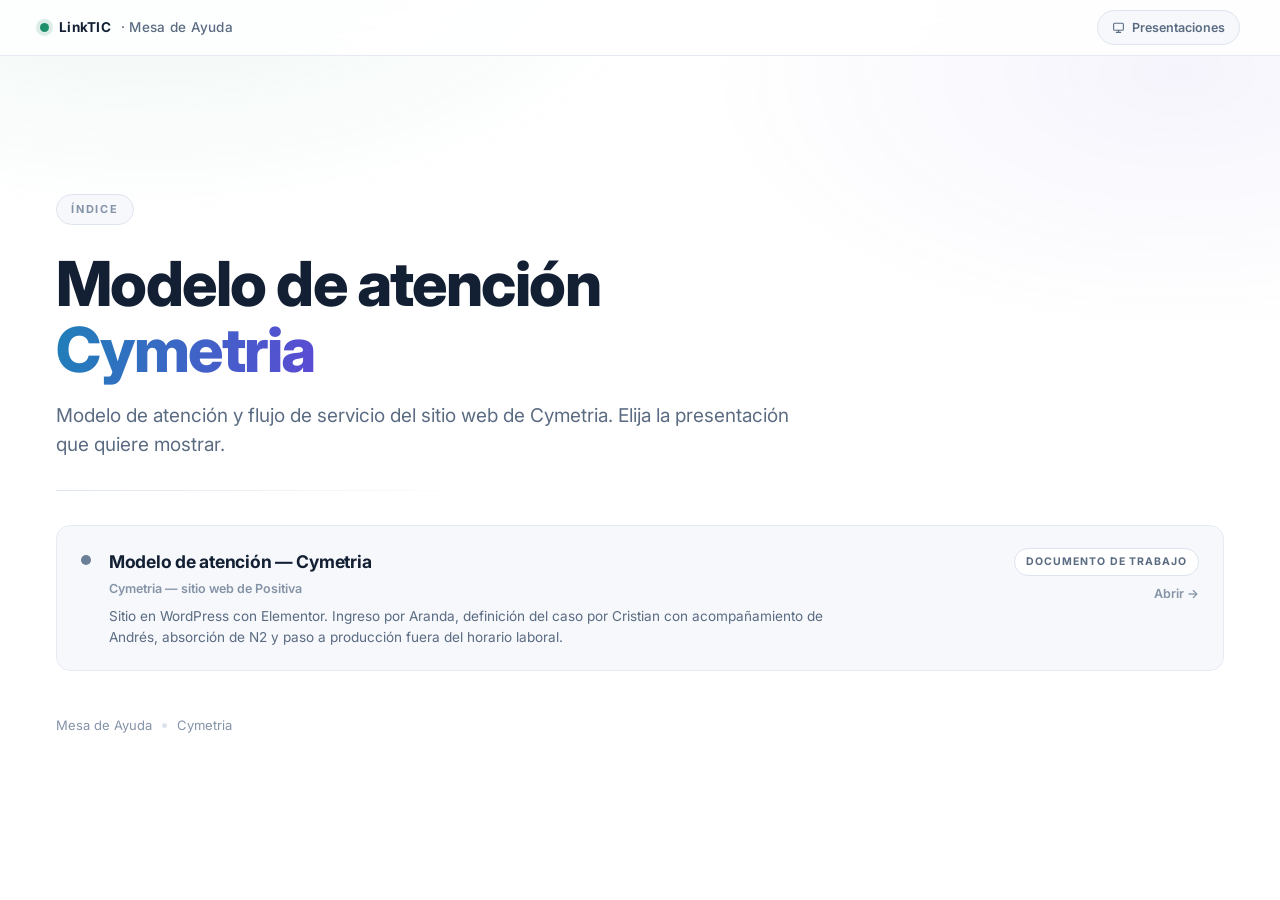
==== sites/cymetria/index.html @ 859e5ebe "DIVISION" ====
<!DOCTYPE html>
<html lang="es">
<head>
<meta charset="utf-8"/>
<meta name="viewport" content="width=device-width, initial-scale=1"/>
<title>Presentaciones — Cymetria</title>
<meta name="description" content="Modelo de atención de la Mesa de Ayuda para el sitio web de Cymetria."/>
<meta name="theme-color" content="#ffffff"/>
<meta property="og:title" content="Presentaciones — Cymetria"/>
<meta property="og:description" content="Modelo de atención de la Mesa de Ayuda para el sitio web de Cymetria."/>
<meta property="og:type" content="website"/>
<link rel="preconnect" href="https://fonts.googleapis.com"/>
<link rel="preconnect" href="https://fonts.gstatic.com" crossorigin/>
<link href="https://fonts.googleapis.com/css2?family=Inter:wght@400;500;600;700;800&display=swap" rel="stylesheet"/>
<link rel="stylesheet" href="assets/core.css"/>
</head>
<body data-base="" data-deck="" data-brand="neutral">
<div class="wrap">

<header class="topbar">
  <div class="brand"><i></i> LinkTIC <span>· Mesa de Ayuda</span></div>
  <div class="spacer"></div>
  <div class="picker" id="picker"></div>
  <div class="progress" id="progress"></div>
</header>

<main class="hub">
  <div class="inner">
    <span class="eyebrow reveal">Índice</span>
    <h1 class="reveal">Modelo de atención<br/><span class="accent">Cymetria</span></h1>
    <p class="lede reveal">Modelo de atención y flujo de servicio del sitio web de Cymetria. Elija la presentación que quiere mostrar.</p>
    <div class="rule reveal"></div>
    <ul class="deck-list" id="deck-list"></ul>
    <div class="signoff reveal"><span>Mesa de Ayuda</span><i></i><span>Cymetria</span></div>
  </div>
</main>

</div>
<script src="assets/decks.js"></script>
<script src="assets/core.js"></script>
</body>
</html>
---- sites/cymetria/assets/core.css ----
@import url('https://fonts.googleapis.com/css2?family=Poppins:wght@400;500;600;700&display=swap');
/* ==================================================================
   CORE — estilos compartidos por todas las presentaciones
   ================================================================== */
:root{
  --bg:#ffffff;
  --bg-2:#f8fafc;
  --surface:#f6f8fb;
  --surface-2:#eef2f8;
  --border:#dde4ee;
  --border-soft:#e6ebf3;
  --text:#1b2433;
  --muted:#516276;
  --dim:#8593a7;
  --violet:#2709CD;
  --blue:#3F8CF5;
  /* marca LinkTIC */
  --brand-cyan:#02E0FF;
  --brand-azul:#0096FF;
  --brand-grad:linear-gradient(90deg,#02E0FF 0%,#0096FF 55%,#2709CD 100%);
  --font-marca:Poppins,Inter,'Segoe UI',Arial,sans-serif;
  --teal:#1f8f6b;
  --amber:#c9821a;
  --red:#b02525;
  --steel:#6c7f96;
  --maxw:1180px;
  --ease:cubic-bezier(.22,.61,.36,1);
}
*{box-sizing:border-box}
html{scroll-behavior:smooth}
body{
  margin:0; background:var(--bg); color:var(--text);
  font-family:Inter,'Segoe UI',system-ui,-apple-system,Arial,sans-serif;
  -webkit-font-smoothing:antialiased; line-height:1.55;
}
body::before{
  content:""; position:fixed; inset:0; pointer-events:none; z-index:0;
  background:
    radial-gradient(900px 480px at 12% -8%, rgba(0,150,255,.08), transparent 60%),
    radial-gradient(760px 420px at 92% 8%, rgba(39,9,205,.05), transparent 62%);
}
.wrap{position:relative; z-index:1}

/* ---------- barra superior ---------- */
.topbar{
  position:fixed; top:0; left:0; right:0; z-index:50; height:56px;
  display:flex; align-items:center; gap:14px;
  padding:0 clamp(16px,4vw,40px);
  background:rgba(255,255,255,.82); backdrop-filter:blur(12px);
  border-bottom:1px solid var(--border-soft);
}
.brand{display:flex; align-items:center; gap:10px; font-weight:700; font-size:13.5px; letter-spacing:.02em}
.brand i{width:9px;height:9px;border-radius:50%;background:var(--teal);display:block;box-shadow:0 0 0 4px rgba(31,143,107,.15)}
.brand span{color:var(--muted); font-weight:500}
.topbar .spacer{flex:1}
.progress{position:absolute; left:0; bottom:-1px; height:2px; width:0%; background:linear-gradient(90deg,var(--violet),var(--blue),var(--teal)); transition:width .25s var(--ease)}
.tbtn{
  border:1px solid var(--border); background:var(--surface); color:var(--muted);
  font:inherit; font-size:12.5px; font-weight:600; padding:7px 14px; border-radius:999px; cursor:pointer;
  transition:.2s var(--ease); display:inline-flex; align-items:center; gap:7px; text-decoration:none;
}
.tbtn:hover{color:var(--text); border-color:var(--steel); background:var(--surface-2)}
.tbtn svg{width:13px;height:13px}

/* ---------- selector de presentación ---------- */
.picker{position:relative}
.picker-menu{
  position:absolute; right:0; top:calc(100% + 9px); min-width:310px; z-index:60;
  background:#fff; border:1px solid var(--border); border-radius:13px;
  box-shadow:0 18px 44px rgba(19,31,51,.14); padding:7px;
  opacity:0; visibility:hidden; transform:translateY(-6px); transition:.2s var(--ease);
}
.picker.open .picker-menu{opacity:1; visibility:visible; transform:none}
.picker-menu .head{
  font-size:10.5px; font-weight:700; letter-spacing:.14em; text-transform:uppercase;
  color:var(--dim); padding:8px 11px 6px;
}
.picker-item{
  display:flex; gap:10px; align-items:flex-start; padding:10px 11px; border-radius:9px;
  text-decoration:none; color:var(--text); transition:.18s var(--ease);
}
.picker-item:hover{background:var(--surface)}
.picker-item.current{background:var(--surface-2)}
.picker-item i{width:8px;height:8px;border-radius:50%;flex:none;margin-top:6px;background:var(--steel)}
.picker-item.tone-teal i{background:var(--teal)}
.picker-item.tone-violet i{background:var(--violet)}
.picker-item.tone-blue i{background:var(--blue)}
.picker-item b{display:block; font-size:13px; font-weight:650; letter-spacing:-.01em}
.picker-item em{display:block; font-style:normal; font-size:11.5px; color:var(--muted); margin-top:1px}

/* ---------- navegación lateral ---------- */
.sidenav{
  position:fixed; right:22px; top:50%; transform:translateY(-50%); z-index:40;
  display:flex; flex-direction:column; gap:18px; align-items:flex-end;
}
.dot{
  background:none; border:0; padding:0; cursor:pointer; position:relative;
  width:8px; height:8px; color:var(--dim);
}
.dot span{width:8px;height:8px;border-radius:50%;background:var(--border); transition:.25s var(--ease); display:block}
.dot em{
  font-style:normal; font-size:11.5px; font-weight:600; letter-spacing:.02em; white-space:nowrap;
  position:absolute; right:18px; top:50%;
  opacity:0; transform:translateY(-50%) translateX(6px); transition:.25s var(--ease);
}
.dot:hover em{opacity:1; transform:translateY(-50%)}
.dot:hover span{background:var(--steel)}
.dot.active span{background:var(--teal); box-shadow:0 0 0 4px rgba(31,143,107,.15)}
.dot.active em{opacity:1; transform:translateY(-50%); color:var(--text)}

/* ---------- slides ---------- */
.slide{
  min-height:100vh; display:flex; align-items:center;
  padding:96px clamp(20px,5vw,56px) 72px;
  border-bottom:1px solid var(--border-soft);
}
.inner{width:100%; max-width:var(--maxw); margin:0 auto}
.slide--wide .inner{max-width:1420px}

.eyebrow{
  display:inline-flex; align-items:center; gap:8px;
  font-size:11px; font-weight:700; letter-spacing:.16em; text-transform:uppercase;
  color:var(--dim); border:1px solid var(--border); background:var(--surface);
  padding:6px 14px; border-radius:999px; margin-bottom:26px;
}
h1{
  font-size:clamp(34px,5.6vw,62px); line-height:1.06; margin:0 0 18px;
  font-weight:800; letter-spacing:-.025em;
}
h1 .accent{
  background:linear-gradient(100deg,var(--blue),var(--violet));
  -webkit-background-clip:text; background-clip:text; -webkit-text-fill-color:transparent;
}
h2{
  font-size:clamp(24px,3.2vw,38px); line-height:1.15; margin:0 0 12px;
  font-weight:700; letter-spacing:-.02em;
}
.sub{color:var(--muted); font-size:clamp(14px,1.5vw,17px); max-width:70ch; margin:0}
.lede{color:var(--muted); font-size:clamp(15px,1.7vw,19px); max-width:62ch; margin:0 0 30px}
.rule{height:1px; background:linear-gradient(90deg,var(--border),transparent); margin:30px 0; max-width:420px}
.section-head{margin-bottom:38px}

/* ---------- filas ---------- */
.rows{list-style:none; padding:0; margin:0; display:grid; gap:2px}
.row{
  display:flex; gap:20px; align-items:flex-start;
  padding:20px 22px; background:var(--surface); border:1px solid var(--border-soft);
  border-radius:12px; transition:.28s var(--ease);
}
.row:hover{background:#fff; border-color:var(--border); transform:translateX(4px); box-shadow:0 6px 18px rgba(19,31,51,.07)}
.row-ico{
  flex:none; width:44px; height:44px; border-radius:11px; display:grid; place-items:center;
  border:1px solid var(--border);
}
.row-ico svg{width:21px;height:21px}
.row-body h3{margin:2px 0 5px; font-size:16px; font-weight:700; letter-spacing:-.01em}
.row-body p{margin:0; color:var(--muted); font-size:13.8px; max-width:88ch}

.tone-violet{color:var(--violet); background:rgba(91,75,212,.09)}
.tone-blue{color:var(--blue); background:rgba(31,127,184,.09)}
.tone-teal{color:var(--teal); background:rgba(31,143,107,.09)}
.tone-steel{color:var(--steel); background:rgba(108,127,150,.10)}
.tone-amber{color:var(--amber); background:rgba(201,130,26,.10)}
.tone-red{color:var(--red); background:rgba(176,37,37,.09)}

/* ---------- tarjetas ---------- */
.grid{display:grid; grid-template-columns:repeat(auto-fit,minmax(270px,1fr)); gap:18px}
.card{
  position:relative; padding:26px 24px 24px; border-radius:14px;
  background:var(--surface); border:1px solid var(--border-soft); color:var(--text);
  transition:.3s var(--ease);
}
.card:hover{transform:translateY(-4px); border-color:var(--border); background:#fff; box-shadow:0 8px 24px rgba(19,31,51,.08)}
.card-ico{
  width:46px;height:46px;border-radius:12px;display:grid;place-items:center;margin-bottom:16px;
  border:1px solid var(--border);
}
.card-ico svg{width:22px;height:22px}
.card.tone-violet .card-ico{color:var(--violet); background:rgba(91,75,212,.09)}
.card.tone-blue   .card-ico{color:var(--blue);   background:rgba(31,127,184,.09)}
.card.tone-teal   .card-ico{color:var(--teal);   background:rgba(31,143,107,.09)}
.card.tone-steel  .card-ico{color:var(--steel);  background:rgba(108,127,150,.10)}
.card.tone-amber  .card-ico{color:var(--amber);  background:rgba(201,130,26,.10)}
.card.tone-red    .card-ico{color:var(--red);    background:rgba(176,37,37,.09)}
.card{color:var(--text)}
.card h3{margin:0 0 9px; font-size:17px; font-weight:700; letter-spacing:-.01em}
.card p{margin:0; color:var(--muted); font-size:13.6px}
.card ul{margin:10px 0 0; padding-left:17px; color:var(--muted); font-size:13.2px}
.card ul li{margin:4px 0}
.card .kicker{
  display:inline-block; font-size:10.5px; font-weight:700; letter-spacing:.12em;
  text-transform:uppercase; color:var(--dim); margin-bottom:9px;
}

/* ---------- diagrama ---------- */
.figure{
  background:var(--bg-2); border:1px solid var(--border-soft); border-radius:16px;
  padding:10px; overflow:hidden;
}
.diagram{width:100%; height:auto; display:block; border-radius:10px; max-height:72vh}
.figcap{margin:14px 2px 0; color:var(--dim); font-size:12.5px}
.scroll-hint{display:none}

/* ==================================================================
   DIAGRAMA INTERACTIVO
   Los nodos son HTML posicionado sobre una rejilla de 1400 unidades;
   las conexiones van en una capa SVG con el mismo sistema de
   coordenadas. Todo escala junto con el contenedor (unidades cq).
   ================================================================== */
.flow{margin-top:4px}

/* ---------- controles ---------- */
.flow-controls{display:flex; flex-wrap:wrap; gap:9px; align-items:center; margin-bottom:16px}
.flow-controls .ctl-label{
  font-size:10.5px; font-weight:700; letter-spacing:.14em; text-transform:uppercase;
  color:var(--dim); margin-right:3px;
}
.flow-controls .ctl-sep{width:1px; height:20px; background:var(--border); margin:0 5px}
.fchip{
  border:1px solid var(--border); background:#fff; color:var(--muted);
  font:inherit; font-size:12.5px; font-weight:600; padding:7px 14px; border-radius:999px;
  cursor:pointer; transition:.2s var(--ease); display:inline-flex; align-items:center; gap:8px;
}
.fchip:hover{border-color:var(--steel); color:var(--text)}
.fchip i{width:8px; height:8px; border-radius:50%; background:currentColor; opacity:.4; flex:none}
.fchip[aria-pressed="true"]{background:var(--text); border-color:var(--text); color:#fff}
.fchip[aria-pressed="true"] i{opacity:1}
.fchip.t-blue[aria-pressed="true"]{background:var(--blue); border-color:var(--blue)}
.fchip.t-red[aria-pressed="true"]{background:var(--red); border-color:var(--red)}
.fchip.t-violet[aria-pressed="true"]{background:var(--violet); border-color:var(--violet)}
.fchip.t-amber[aria-pressed="true"]{background:var(--amber); border-color:var(--amber)}
.fchip.t-teal[aria-pressed="true"]{background:var(--teal); border-color:var(--teal)}
.fchip.is-off{opacity:.55; text-decoration:line-through}

/* ---------- lienzo ---------- */
.flow-stage{
  background:var(--bg-2); border:1px solid var(--border-soft); border-radius:16px;
  padding:16px; overflow:hidden;
}
.flowbox{
  position:relative; width:100%; aspect-ratio:1400/620;
  container-type:inline-size;
  /* --grid: ancho de la rejilla en unidades; debe coincidir con el viewBox
     del SVG de conexiones. Se sobreescribe por diagrama cuando no es 1400. */
  --grid:1400;
  --u:calc(100cqw / var(--grid));
}
.flow-edges{position:absolute; inset:0; width:100%; height:100%; pointer-events:none; overflow:visible}

/* ---------- nodos ---------- */
.fnode,.fbox{
  position:absolute; margin:0; text-align:left;
  left:calc(var(--x) * var(--u)); top:calc(var(--y) * var(--u));
  width:calc(var(--w) * var(--u)); height:calc(var(--h) * var(--u));
  border-radius:calc(8 * var(--u)); border:calc(1.8 * var(--u)) solid var(--border);
  background:#fff; color:var(--text); font:inherit;
  padding:calc(10 * var(--u)) calc(11 * var(--u));
  display:flex; flex-direction:column; justify-content:center; gap:calc(4 * var(--u));
  transition:opacity .3s var(--ease), transform .2s var(--ease), box-shadow .2s var(--ease), filter .3s var(--ease);
}
.fnode{cursor:pointer; -webkit-appearance:none; appearance:none}
.fnode:hover{transform:translateY(calc(-2 * var(--u))); box-shadow:0 calc(6 * var(--u)) calc(16 * var(--u)) rgba(19,31,51,.14)}
.fnode:focus-visible{outline:calc(2.5 * var(--u)) solid var(--violet); outline-offset:calc(2 * var(--u))}
.fnode b,.fbox b{font-size:calc(15 * var(--u)); font-weight:700; letter-spacing:-.01em; line-height:1.15}
.fnode span,.fbox span{font-size:calc(10.5 * var(--u)); color:var(--muted); line-height:1.28; display:block}
.fnode em,.fbox em{
  font-style:normal; font-size:calc(8.5 * var(--u)); font-weight:700; letter-spacing:.1em;
  text-transform:uppercase; color:var(--dim);
}
.fnode.is-center,.fbox.is-center{text-align:center; align-items:center}

.n-blue{background:#eef4fc; border-color:var(--blue)}
.n-blue b{color:#14213d}
.n-red{background:#fdeeee; border-color:var(--red)}
.n-amber{background:#fff8ee; border-color:#e08a1e}
.n-green{background:#eef8ee; border-color:#4a8f3c}
.n-green b{color:#1c4a1c}
.n-violet{background:#f7f2fe; border-color:#7b3fbf; border-style:dashed}
.n-violet em{color:#7b3fbf}
.n-teal{background:#e9f6f1; border-color:var(--teal)}
.n-teal b{color:#14513e}
.n-gray{background:#fbfcfe; border-color:#c9d2df}
.n-plain{background:#fff; border-color:#c9d2df}
.n-purple{background:#f3effd; border-color:var(--violet)}
.n-purple b{color:#2e2472}
.n-purple em{color:#5b4bd4}
.n-pill{border-radius:calc(50 * var(--u))}
.n-round{border-radius:50%; text-align:center; align-items:center}
.fbadge{
  display:inline-flex; align-self:flex-start; align-items:center;
  margin-top:calc(7 * var(--u)); padding:calc(4 * var(--u)) calc(10 * var(--u));
  border-radius:calc(20 * var(--u)); background:rgba(201,130,26,.14); color:#8a5a12;
  font-size:calc(9 * var(--u)); font-weight:700; line-height:1.25; text-align:left;
}
.fbadge.is-ans{background:rgba(31,143,107,.15); color:#15795a}

/* estado */
.fnode.is-active{box-shadow:0 0 0 calc(3 * var(--u)) rgba(91,75,212,.28); transform:translateY(calc(-2 * var(--u)))}
.is-dim{opacity:.15; filter:grayscale(1)}
.fnode.is-dim{pointer-events:none}

/* ---------- grupos ---------- */
.fgroup{
  position:absolute;
  left:calc(var(--x) * var(--u)); top:calc(var(--y) * var(--u));
  width:calc(var(--w) * var(--u)); height:calc(var(--h) * var(--u));
  border-radius:calc(10 * var(--u)); border:calc(2 * var(--u)) solid var(--steel);
  background:#f4f6f9; padding:calc(14 * var(--u));
  display:flex; flex-direction:column;
  transition:opacity .3s var(--ease), filter .3s var(--ease);
}
.fgroup-tag{
  position:absolute; top:calc(-13 * var(--u)); right:calc(14 * var(--u));
  background:var(--steel); color:#fff; border-radius:calc(4 * var(--u));
  font-size:calc(10.5 * var(--u)); font-weight:700; padding:calc(4 * var(--u)) calc(12 * var(--u));
  white-space:nowrap;
}
.fgroup-title{margin:0 0 calc(9 * var(--u)); font-size:calc(13.5 * var(--u)); font-weight:700; letter-spacing:-.01em}
.fgroup-body{display:flex; gap:calc(15 * var(--u)); flex:1}
.fgroup.is-stack .fgroup-body{flex-direction:column}
.fgroup .fnode,.fgroup .fbox{position:static; width:auto; height:auto; flex:1; gap:calc(2 * var(--u))}
.fgroup-note{
  margin:calc(10 * var(--u)) 0 0; text-align:center; font-style:italic;
  font-size:calc(10 * var(--u)); color:var(--muted); line-height:1.3;
}
.fgroup.g-red{border-color:var(--red); background:#fdeeee}
.fgroup.g-red .fgroup-tag{background:var(--red)}
.fgroup.g-red .fgroup-note{color:#a34141}
.fgroup.g-green{border-color:#4a8f3c; background:#eef8ee}
.fgroup.g-green .fgroup-tag{background:#4a8f3c}
.fgroup.g-green .fgroup-title{color:#1c4a1c}
.fgroup.g-violet{border-color:#7b3fbf; background:#f7f2fe}
.fgroup.g-violet .fgroup-tag{background:#7b3fbf}
.fgroup.g-blue{border-color:var(--blue); background:#eef4fc}
.fgroup.g-blue .fgroup-tag{background:var(--blue)}
.fgroup.g-blue .fgroup-title{color:#14213d}

/* ---------- aviso destacado ---------- */
.notice{
  display:flex; gap:13px; align-items:flex-start; margin:0 0 20px;
  padding:15px 19px; border-radius:12px; background:#fff8ee; border:1px solid #f0dcb8;
}
.notice svg{width:19px; height:19px; color:var(--amber); flex:none; margin-top:1px}
.notice b{display:block; font-size:13.8px; color:#8a5a12; font-weight:700; margin-bottom:2px}
.notice span{display:block; font-size:13px; color:#a5793a}

/* ---------- banda y etiquetas ---------- */
.fband{
  position:absolute; left:calc(var(--x) * var(--u)); top:calc(var(--y) * var(--u));
  width:calc(var(--w) * var(--u)); height:calc(var(--h) * var(--u));
  background:#5b8c22; color:#fff; border-radius:calc(3 * var(--u));
  display:flex; align-items:center; padding:0 calc(16 * var(--u));
  font-size:calc(12 * var(--u)); font-weight:700; letter-spacing:-.01em;
}
.flabel{
  position:absolute; margin:0; pointer-events:none;
  left:calc(var(--x) * var(--u)); top:calc(var(--y) * var(--u));
  width:calc(var(--w) * var(--u)); transform:translateX(-50%);
  text-align:center; font-size:calc(9 * var(--u)); line-height:1.25; color:var(--muted);
  transition:opacity .3s var(--ease);
}
.flabel.t-blue{color:var(--blue); font-weight:700}
.flabel.t-red{color:#8a2323; font-weight:700}
.flabel.t-amber{color:var(--amber); font-weight:700}
.flabel.t-violet{color:#6b32ad; font-weight:700}
.flabel.t-green{color:#2e7a26; font-weight:700}

/* ---------- aristas ---------- */
.fedge{transition:opacity .3s var(--ease), stroke-width .2s var(--ease)}
.fedge.is-live{stroke-width:3; stroke-dasharray:9 6; animation:fdash 1.1s linear infinite}
@keyframes fdash{to{stroke-dashoffset:-30}}
@media (prefers-reduced-motion:reduce){ .fedge.is-live{animation:none} }

/* ---------- panel de detalle ---------- */
.flow-detail{
  margin-top:16px; border:1px solid var(--border-soft); border-radius:14px;
  background:var(--surface); padding:22px 24px; min-height:150px;
}
.fdetail[hidden]{display:none}
.fdetail{animation:fin .3s var(--ease)}
@keyframes fin{from{opacity:0; transform:translateY(6px)} to{opacity:1; transform:none}}
.fdetail .kicker{
  display:inline-block; font-size:10.5px; font-weight:700; letter-spacing:.13em;
  text-transform:uppercase; color:var(--dim); margin-bottom:8px;
}
.fdetail h3{margin:0 0 8px; font-size:19px; font-weight:700; letter-spacing:-.015em}
.fdetail > p{margin:0; color:var(--muted); font-size:14px; max-width:88ch}
.fdetail-cols{display:grid; grid-template-columns:repeat(auto-fit,minmax(230px,1fr)); gap:18px; margin-top:18px}
.fdetail-cols h4{
  margin:0 0 7px; font-size:11px; font-weight:700; letter-spacing:.12em;
  text-transform:uppercase; color:var(--dim);
}
.fdetail-cols ul{margin:0; padding-left:17px; color:var(--muted); font-size:13.2px}
.fdetail-cols ul li{margin:4px 0}
.fdetail-cols p{margin:0; color:var(--muted); font-size:13.2px}
.fhint{margin:12px 2px 0; color:var(--dim); font-size:12px}

/* ---------- pestañas ---------- */
.tablist{display:flex; gap:4px; flex-wrap:wrap; border-bottom:1px solid var(--border); margin-bottom:26px}
.tab{
  border:0; background:none; font:inherit; font-size:14px; font-weight:600; color:var(--dim);
  padding:12px 18px; cursor:pointer; border-bottom:2px solid transparent; margin-bottom:-1px;
  transition:.2s var(--ease);
}
.tab:hover{color:var(--text)}
.tab[aria-selected="true"]{color:var(--text); border-bottom-color:var(--violet)}
.tab.t-blue[aria-selected="true"]{border-bottom-color:var(--blue)}
.tab.t-teal[aria-selected="true"]{border-bottom-color:var(--teal)}
.tabpanel[hidden]{display:none}
.tabpanel{animation:fin .3s var(--ease)}
.meter{
  height:30px; border-radius:15px; background:var(--surface-2); border:1px solid var(--border);
  overflow:hidden; margin:16px 0 8px; position:relative;
}
.meter i{display:block; height:100%; border-radius:15px; transition:width .7s var(--ease)}
.meter b{
  position:absolute; right:13px; top:50%; transform:translateY(-50%);
  font-size:11.5px; font-weight:700; color:var(--muted);
}
.meter-cap{margin:0; font-size:12.5px; color:var(--dim)}

/* ---------- convenciones ---------- */
.flegend{display:flex; flex-wrap:wrap; gap:8px 22px; margin:16px 2px 0; padding:0; list-style:none}
.flegend li{display:flex; align-items:center; gap:8px; font-size:12px; color:var(--muted)}
.flegend i{width:10px; height:10px; border-radius:3px; flex:none}

/* ==================================================================
   PESTAÑAS
   ================================================================== */
.tabs{margin-top:8px}
.tablist{display:flex; flex-wrap:wrap; gap:8px; margin-bottom:18px}
.tab{
  border:1px solid var(--border); background:#fff; color:var(--muted);
  font:inherit; font-size:13px; font-weight:600; padding:9px 18px; border-radius:999px;
  cursor:pointer; transition:.2s var(--ease);
}
.tab:hover{border-color:var(--steel); color:var(--text)}
.tab[aria-selected="true"]{background:var(--text); border-color:var(--text); color:#fff}
.tabpanel[hidden]{display:none}
.tabpanel{
  border:1px solid var(--border-soft); border-radius:14px; background:var(--surface);
  padding:26px 28px; animation:fin .3s var(--ease);
}
.tabpanel h3{margin:0 0 8px; font-size:19px; font-weight:700; letter-spacing:-.015em}
.tabpanel > p{margin:0; color:var(--muted); font-size:14px; max-width:86ch}

/* ---------- línea de estados ---------- */
.steps{display:flex; gap:0; margin:26px 0 0; padding:0; list-style:none; flex-wrap:wrap}
.steps li{flex:1; min-width:160px; padding-right:14px; margin-bottom:12px}
.steps .bar{display:block; height:3px; border-radius:2px; background:var(--border); position:relative}
.steps .bar::after{
  content:""; position:absolute; left:0; top:-4px; width:11px; height:11px;
  border-radius:50%; background:var(--border); border:2px solid var(--bg);
}
.steps li.is-on .bar{background:var(--blue)}
.steps li.is-on .bar::after{background:var(--blue)}
.steps li.is-end .bar{background:var(--teal)}
.steps li.is-end .bar::after{background:var(--teal)}
.steps b{display:block; font-size:13.5px; font-weight:700; margin:14px 0 3px; letter-spacing:-.01em}
.steps span{display:block; font-size:12.5px; color:var(--muted)}

/* ---------- lista de estados ---------- */
.states{list-style:none; margin:24px 0 0; padding:0; display:grid; gap:8px}
.states li{
  display:flex; align-items:flex-start; gap:14px; padding:14px 16px;
  background:#fff; border:1px solid var(--border-soft); border-radius:11px; font-size:13.4px;
}
.states .badge-state{
  flex:none; font-size:11px; font-weight:700; letter-spacing:.06em; text-transform:uppercase;
  padding:5px 11px; border-radius:999px; white-space:nowrap; min-width:112px; text-align:center;
}
.states b{display:block; font-weight:600; color:var(--text)}
.states p{margin:2px 0 0; color:var(--muted)}
.s-red{background:rgba(176,37,37,.10); color:#8a2323}
.s-blue{background:rgba(31,127,184,.11); color:#17688f}
.s-amber{background:rgba(201,130,26,.13); color:#94600f}
.s-teal{background:rgba(31,143,107,.12); color:#15795a}
.s-steel{background:rgba(108,127,150,.13); color:#4c5d72}

/* ==================================================================
   MATRIZ DE PRIORIDAD
   ================================================================== */
.pmatrix{
  display:grid; grid-template-columns:minmax(150px,1.1fr) repeat(3,1fr);
  gap:8px; margin-top:24px;
}
.pm-corner{
  display:flex; align-items:flex-end; padding:0 4px 10px;
  font-size:10.5px; font-weight:700; letter-spacing:.12em; text-transform:uppercase; color:var(--dim);
}
.pm-h,.pm-v{
  padding:13px 15px; border-radius:11px; background:var(--surface);
  border:1px solid var(--border-soft); font-size:13px; font-weight:700; letter-spacing:-.01em;
}
.pm-h{text-align:center}
.pm-h span,.pm-v span{
  display:block; font-weight:400; color:var(--muted); font-size:11.5px; margin-top:4px; line-height:1.3;
}
.pm-cell{
  padding:16px 12px; border-radius:11px; text-align:center;
  font-size:17px; font-weight:800; letter-spacing:-.02em;
  display:flex; flex-direction:column; justify-content:center;
}
.pm-cell span{
  display:block; font-size:10.5px; font-weight:700; letter-spacing:.1em;
  text-transform:uppercase; margin-top:3px; opacity:.9;
}
.p1{background:rgba(176,37,37,.13); color:#8a2323}
.p2{background:rgba(224,138,30,.17); color:#8d5a0c}
.p3{background:rgba(31,127,184,.13); color:#17688f}
.p4{background:rgba(108,127,150,.15); color:#4c5d72}
.p5{background:var(--surface-2); color:var(--dim)}
.pm-key{display:flex; flex-wrap:wrap; gap:10px 20px; margin:18px 2px 0; padding:0; list-style:none}
.pm-key li{display:flex; align-items:center; gap:9px; font-size:12.5px; color:var(--muted)}
.pm-key b{
  font-size:11px; font-weight:800; letter-spacing:.06em; padding:4px 9px; border-radius:6px;
}
@media (max-width:760px){
  .pmatrix{grid-template-columns:1fr 1fr}
  .pm-corner,.pm-h{display:none}
  .pm-v{grid-column:1 / -1; text-align:left}
}

/* ==================================================================
   TABLA
   ================================================================== */
.tbl-wrap{overflow-x:auto; margin-top:24px}
.tbl{width:100%; border-collapse:separate; border-spacing:0 7px; font-size:13.2px; min-width:620px}
.tbl th{
  text-align:left; font-size:10.5px; font-weight:700; letter-spacing:.12em;
  text-transform:uppercase; color:var(--dim); padding:0 17px 4px;
}
.tbl td{
  background:#fff; border-top:1px solid var(--border-soft); border-bottom:1px solid var(--border-soft);
  padding:14px 17px; vertical-align:top; color:var(--muted); line-height:1.45;
}
.tbl td:first-child{
  border-left:1px solid var(--border-soft); border-radius:11px 0 0 11px;
  font-weight:700; color:var(--text); white-space:nowrap;
}
.tbl td:last-child{border-right:1px solid var(--border-soft); border-radius:0 11px 11px 0}
.tbl td ol,.tbl td ul{margin:0; padding-left:16px}
.tbl td li{margin:2px 0}
.tbl .muted{color:var(--dim); font-style:italic}

/* ==================================================================
   ANS — niveles de servicio
   ================================================================== */
.ans-block{margin-top:26px}
.ans-block > h3{
  margin:0 0 4px; font-size:17px; font-weight:700; letter-spacing:-.015em;
  display:flex; align-items:center; gap:10px;
}
.ans-block > h3 i{width:9px; height:9px; border-radius:50%; flex:none}
.ans-block > p{margin:0; color:var(--muted); font-size:13.2px}

.ans{list-style:none; margin:8px 0 0; padding:0; display:grid; gap:8px}
.ans-cols{
  display:grid; grid-template-columns:minmax(200px,1.5fr) minmax(160px,1fr) 128px;
  gap:18px; padding:0 18px 2px; margin-top:16px;
  font-size:10.5px; font-weight:700; letter-spacing:.12em; text-transform:uppercase; color:var(--dim);
}
.ans-cols span:last-child{text-align:right}
.ans-row{
  display:grid; grid-template-columns:minmax(200px,1.5fr) minmax(160px,1fr) 128px;
  gap:18px; align-items:center;
  padding:15px 18px; background:#fff; border:1px solid var(--border-soft);
  border-radius:12px; transition:.25s var(--ease);
}
.ans-row:hover{border-color:var(--border); box-shadow:0 5px 16px rgba(19,31,51,.07)}
.ans-head b{display:block; font-size:14.5px; font-weight:700; letter-spacing:-.01em}
.ans-head span{display:block; font-size:12.4px; color:var(--muted); margin-top:3px; line-height:1.35}
.ans-metric{display:flex; align-items:center; gap:12px}
.ans-bar{flex:1; height:9px; border-radius:5px; background:var(--surface-2); overflow:hidden}
.ans-bar i{
  display:block; height:100%; width:var(--p); border-radius:5px; background:var(--steel);
  transform-origin:left; animation:ansgrow .7s var(--ease) both;
}
@keyframes ansgrow{from{transform:scaleX(0)} to{transform:scaleX(1)}}
@media (prefers-reduced-motion:reduce){ .ans-bar i{animation:none} }
.ans-val{font-size:15px; font-weight:700; white-space:nowrap; min-width:42px; text-align:right}
.ans-row .badge-state{justify-self:end; min-width:0}
.ans-row.t-red .ans-bar i{background:var(--red)}
.ans-row.t-amber .ans-bar i{background:#e08a1e}
.ans-row.t-blue .ans-bar i{background:var(--blue)}
.ans-row.t-steel .ans-bar i{background:var(--steel)}
.ans-row.t-violet .ans-bar i{background:var(--violet)}
.ans-note{
  margin:12px 0 0; padding:13px 16px; border-radius:10px;
  background:var(--surface); border:1px solid var(--border-soft);
  font-size:12.8px; color:var(--muted);
}
.ans-note b{color:var(--text); font-weight:600}
@media (max-width:760px){
  .ans-cols{display:none}
  .ans-row{grid-template-columns:1fr; gap:12px}
  .ans-row .badge-state{justify-self:start}
}

/* ---------- cierre ---------- */
.close-grid{display:grid; grid-template-columns:repeat(auto-fit,minmax(210px,1fr)); gap:14px; margin-top:34px}
.chip{
  padding:16px 18px; border-radius:12px; background:var(--surface);
  border:1px solid var(--border-soft); font-size:13.5px; color:var(--muted);
  display:flex; gap:11px; align-items:flex-start;
}
.chip svg{width:17px;height:17px;flex:none;margin-top:2px;color:var(--teal)}
.chip b{color:var(--text); font-weight:600}
.signoff{margin-top:44px; color:var(--dim); font-size:13px; display:flex; gap:10px; align-items:center; flex-wrap:wrap}
.signoff i{width:5px;height:5px;border-radius:50%;background:var(--border);display:block}

/* ---------- índice (portada del core) ---------- */
.hub{min-height:100vh; padding:110px clamp(20px,5vw,56px) 80px; display:flex; align-items:center}
.deck-list{list-style:none; padding:0; margin:34px 0 0; display:grid; gap:12px}
.deck{
  display:flex; gap:18px; align-items:flex-start; text-decoration:none; color:var(--text);
  padding:22px 24px; border-radius:14px; background:var(--surface);
  border:1px solid var(--border-soft); transition:.28s var(--ease);
}
.deck:hover{background:#fff; border-color:var(--border); transform:translateX(5px); box-shadow:0 8px 24px rgba(19,31,51,.08)}
.deck-mark{
  flex:none; width:10px; height:10px; border-radius:50%; margin-top:7px; background:var(--steel);
}
.deck.tone-teal .deck-mark{background:var(--teal); box-shadow:0 0 0 4px rgba(31,143,107,.14)}
.deck.tone-violet .deck-mark{background:var(--violet); box-shadow:0 0 0 4px rgba(91,75,212,.12)}
.deck.tone-blue .deck-mark{background:var(--blue); box-shadow:0 0 0 4px rgba(31,127,184,.12)}
.deck-body{flex:1}
.deck-body h3{margin:0 0 4px; font-size:17.5px; font-weight:700; letter-spacing:-.015em}
.deck-body .who{margin:0 0 8px; font-size:12.5px; color:var(--dim); font-weight:600}
.deck-body p{margin:0; font-size:13.6px; color:var(--muted); max-width:80ch}
.deck-meta{flex:none; display:flex; flex-direction:column; align-items:flex-end; gap:8px}
.badge{
  font-size:10.5px; font-weight:700; letter-spacing:.1em; text-transform:uppercase;
  color:var(--muted); border:1px solid var(--border); background:#fff;
  padding:5px 11px; border-radius:999px; white-space:nowrap;
}
.deck-go{font-size:12.5px; color:var(--dim); font-weight:600}
.deck:hover .deck-go{color:var(--blue)}

/* ---------- animación de entrada ---------- */
.reveal{opacity:0; transform:translateY(14px); transition:opacity .6s var(--ease), transform .6s var(--ease)}
.reveal.in{opacity:1; transform:none}
@media (prefers-reduced-motion:reduce){
  .reveal{opacity:1; transform:none; transition:none}
  html{scroll-behavior:auto}
}

/* ---------- responsive ---------- */
@media (max-width:900px){
  .sidenav{display:none}
  .slide{min-height:auto; padding:88px 20px 56px}
  .row{gap:14px; padding:16px}
  .row:hover{transform:none}
  .figure{padding:8px}
  .diagram-scroll{overflow-x:auto; -webkit-overflow-scrolling:touch}
  .diagram-scroll .diagram{min-width:980px; max-height:none}
  .diagram-scroll .flowbox{min-width:1020px}
  .flow-stage{padding:10px}
  .flow-detail{padding:18px}
  .scroll-hint{display:block; margin-top:10px; color:var(--dim); font-size:11.5px}
  .deck{flex-wrap:wrap}
  .deck:hover{transform:none}
  .deck-meta{flex-direction:row; align-items:center}
  .picker-menu{min-width:250px}
}

/* ---------- impresión / PDF ---------- */
@media print{
  .topbar,.sidenav,.scroll-hint{display:none!important}
  body{background:#fff; color:#131f33}
  body::before{display:none}
  .slide{min-height:auto; page-break-after:always; border:0; padding:22px}
  .row,.card,.chip,.figure,.deck,.flow-stage,.flow-detail{background:#fff; border-color:#d5dae2}
  .row-body p,.card p,.sub,.lede,.chip{color:#4a5464}
  .diagram{max-height:none}
  .flow-controls{display:none}
  .is-dim{opacity:1; filter:none}
  .fedge.is-live{animation:none}
}


/* ==================================================================
   MARCA LINKTIC
   Tipografía, logo y portadas. Los colores semánticos de los
   diagramas (niveles, calidad, alertas) no se tocan aquí.
   ================================================================== */
h1,h2,h3,.eyebrow,.tbtn,.fchip,.tab,.ctl-label,.kicker,.deck-body h3{font-family:var(--font-marca)}
h1{letter-spacing:-.018em; font-weight:700}
h2{letter-spacing:-.012em; font-weight:600}
h1 .accent{background:linear-gradient(100deg,#0096FF 0%,#2709CD 100%); -webkit-background-clip:text; background-clip:text}

/* logo en la barra superior */
.brand{font-size:0; gap:12px}
.brand i{
  width:90px; height:40px; border-radius:0; box-shadow:none;
  background:url('brand/linktic-logo.png') no-repeat left center/contain;
}
.brand span{font-size:13px; font-weight:500; color:var(--muted); font-family:var(--font-marca)}
.progress{background:var(--brand-grad)}
.dot.active span{background:var(--brand-azul); box-shadow:0 0 0 4px rgba(0,150,255,.16)}

.eyebrow{
  color:var(--brand-azul); border-color:rgba(0,150,255,.28);
  background:rgba(0,150,255,.06); letter-spacing:.2em;
}

/* portada de cada presentación: fondo azul de marca */
#portada{
  background:#3F8CF5 url('brand/fondo-azul.jpg') right bottom/cover no-repeat;
  border-bottom:0; color:#fff;
}
#portada .inner::before{
  content:""; display:block; width:190px; height:90px; margin-bottom:30px;
  background:url('brand/linktic-logo-blanco.png') no-repeat left center/contain;
}
#portada .eyebrow{color:#fff; border-color:rgba(255,255,255,.45); background:rgba(255,255,255,.12)}
#portada h1{color:#fff}
#portada h1 .accent{background:linear-gradient(100deg,#ffffff 0%,#c8f7ff 100%); -webkit-background-clip:text; background-clip:text}
#portada .lede,#portada .sub{color:rgba(255,255,255,.9)}
#portada .rule{background:linear-gradient(90deg,rgba(255,255,255,.7),transparent)}
#portada .signoff{color:rgba(255,255,255,.82)}
#portada .signoff i{background:rgba(255,255,255,.55)}

/* índice: fondo claro texturizado y logo a color */
.hub{background:#e6e6e6 url('brand/fondo-claro.jpg') center/cover no-repeat}
.hub .inner::before{
  content:""; display:block; width:200px; height:94px; margin-bottom:28px;
  background:url('brand/linktic-logo.png') no-repeat left center/contain;
}
.hub .deck{background:rgba(255,255,255,.86)}

@media (max-width:900px){
  .brand i{width:72px; height:34px}
  #portada .inner::before{width:150px; height:70px}
}

/* impresión: la portada sale en blanco con el logo a color */
@media print{
  #portada,.hub{background:#fff!important; color:var(--text)}
  #portada .inner::before{background-image:url('brand/linktic-logo.png')}
  #portada h1,#portada .lede,#portada .sub,#portada .signoff{color:var(--text)}
  #portada h1 .accent{-webkit-text-fill-color:#0096FF}
  #portada .eyebrow{color:var(--brand-azul); border-color:#d5dae2; background:#fff}
}


/* ==================================================================
   PRESENTACIONES EXTERNAS — body[data-brand="neutral"]
   Sin marca LinkTIC: paleta original, Inter en títulos, sin logo
   y portada clara.
   ================================================================== */
body[data-brand="neutral"]{
  --text:#131f33; --muted:#5a6b82; --violet:#5b4bd4; --blue:#1f7fb8;
  --font-marca:Inter,'Segoe UI',system-ui,-apple-system,Arial,sans-serif;
  --brand-grad:linear-gradient(90deg,#5b4bd4,#1f7fb8,#1f8f6b);
}
body[data-brand="neutral"]::before{
  background:
    radial-gradient(900px 480px at 12% -8%, rgba(31,143,107,.09), transparent 60%),
    radial-gradient(760px 420px at 92% 8%, rgba(91,75,212,.06), transparent 62%);
}
body[data-brand="neutral"] h1{letter-spacing:-.025em; font-weight:800}
body[data-brand="neutral"] h2{letter-spacing:-.02em; font-weight:700}
body[data-brand="neutral"] h1 .accent{background:linear-gradient(100deg,var(--blue),var(--violet)); -webkit-background-clip:text; background-clip:text}
body[data-brand="neutral"] .brand{font-size:13.5px; gap:10px}
body[data-brand="neutral"] .brand i{
  width:9px; height:9px; border-radius:50%; background:var(--teal);
  box-shadow:0 0 0 4px rgba(31,143,107,.15);
}
body[data-brand="neutral"] .brand span{font-family:inherit; font-size:inherit; color:var(--muted)}
body[data-brand="neutral"] .eyebrow{
  color:var(--dim); border-color:var(--border); background:var(--surface); letter-spacing:.16em;
}
body[data-brand="neutral"] .dot.active span{background:var(--teal); box-shadow:0 0 0 4px rgba(31,143,107,.15)}
body[data-brand="neutral"] #portada{background:transparent; color:var(--text); border-bottom:1px solid var(--border-soft)}
body[data-brand="neutral"] #portada .inner::before{content:none}
body[data-brand="neutral"] #portada .eyebrow{color:var(--dim); border-color:var(--border); background:var(--surface)}
body[data-brand="neutral"] #portada h1{color:var(--text)}
body[data-brand="neutral"] #portada h1 .accent{background:linear-gradient(100deg,var(--blue),var(--violet)); -webkit-background-clip:text; background-clip:text}
body[data-brand="neutral"] #portada .lede,body[data-brand="neutral"] #portada .sub{color:var(--muted)}
body[data-brand="neutral"] #portada .rule{background:linear-gradient(90deg,var(--border),transparent)}
body[data-brand="neutral"] #portada .signoff{color:var(--dim)}
body[data-brand="neutral"] #portada .signoff i{background:var(--border)}

/* encabezados de grupo en el índice */
.deck-group{
  list-style:none; margin:22px 2px 4px; font-family:var(--font-marca);
  font-size:11px; font-weight:700; letter-spacing:.16em; text-transform:uppercase; color:var(--dim);
}
.deck-group:first-child{margin-top:0}

/* índice de un sitio sin marca LinkTIC */
body[data-brand="neutral"] .hub{background:transparent}
body[data-brand="neutral"] .hub .inner::before{content:none}
body[data-brand="neutral"] .hub .deck{background:var(--surface)}
.deck-empty{
  list-style:none; padding:26px 24px; border-radius:14px; border:1px dashed var(--border);
  color:var(--muted); font-size:14px; background:var(--surface);
}
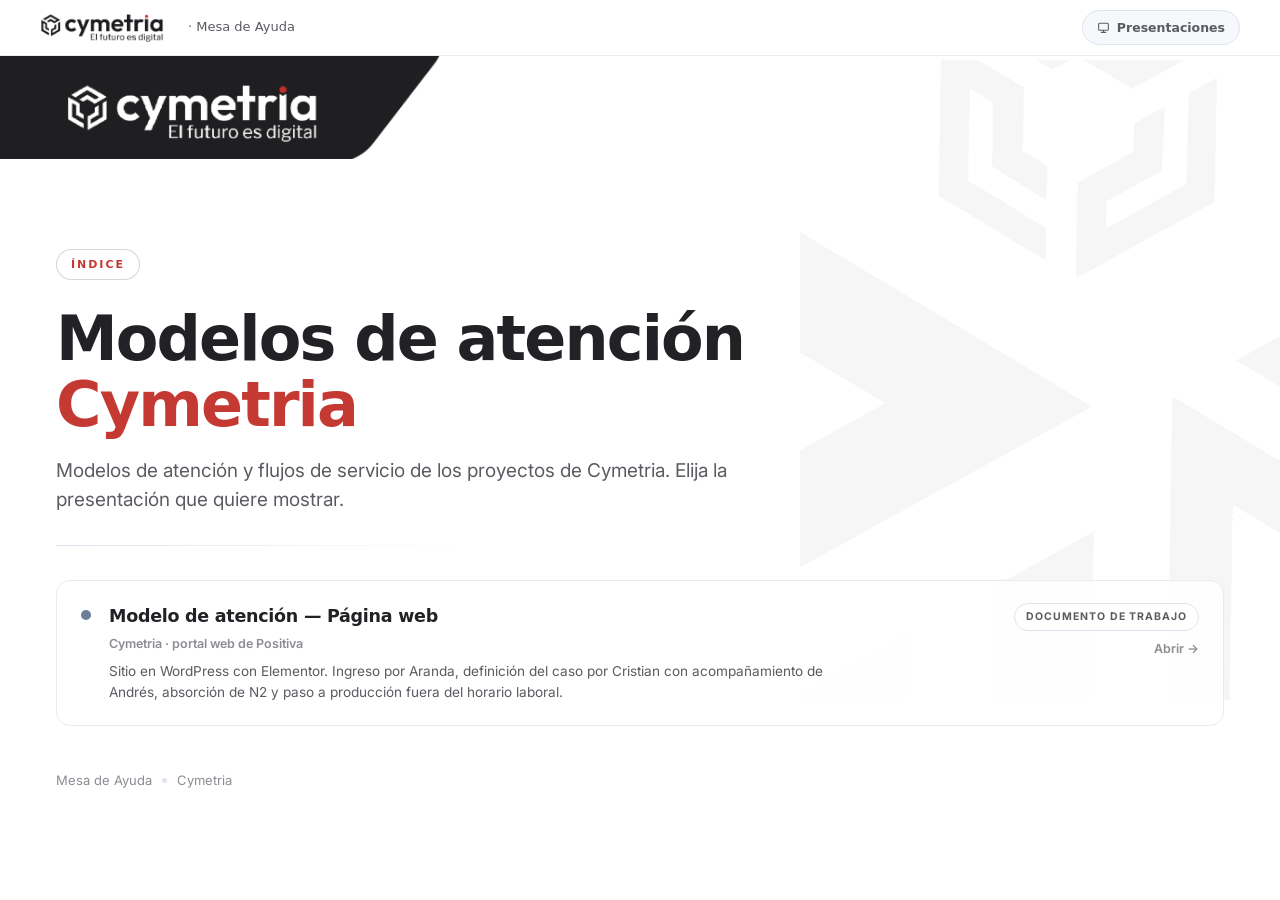
==== commit 5e9188ff: "Cymetria" ====
--- a/sites/cymetria/index.html
+++ b/sites/cymetria/index.html
@@ -4,21 +4,21 @@
 <meta charset="utf-8"/>
 <meta name="viewport" content="width=device-width, initial-scale=1"/>
 <title>Presentaciones — Cymetria</title>
-<meta name="description" content="Modelo de atención de la Mesa de Ayuda para el sitio web de Cymetria."/>
+<meta name="description" content="Modelos de atención de la Mesa de Ayuda para los proyectos de Cymetria."/>
 <meta name="theme-color" content="#ffffff"/>
 <meta property="og:title" content="Presentaciones — Cymetria"/>
-<meta property="og:description" content="Modelo de atención de la Mesa de Ayuda para el sitio web de Cymetria."/>
+<meta property="og:description" content="Modelos de atención de la Mesa de Ayuda para los proyectos de Cymetria."/>
 <meta property="og:type" content="website"/>
 <link rel="preconnect" href="https://fonts.googleapis.com"/>
 <link rel="preconnect" href="https://fonts.gstatic.com" crossorigin/>
 <link href="https://fonts.googleapis.com/css2?family=Inter:wght@400;500;600;700;800&display=swap" rel="stylesheet"/>
 <link rel="stylesheet" href="assets/core.css"/>
 </head>
-<body data-base="" data-deck="" data-brand="neutral">
+<body data-base="" data-deck="" data-brand="cymetria">
 <div class="wrap">
 
 <header class="topbar">
-  <div class="brand"><i></i> LinkTIC <span>· Mesa de Ayuda</span></div>
+  <div class="brand"><i></i> Cymetria <span>· Mesa de Ayuda</span></div>
   <div class="spacer"></div>
   <div class="picker" id="picker"></div>
   <div class="progress" id="progress"></div>
@@ -27,8 +27,8 @@
 <main class="hub">
   <div class="inner">
     <span class="eyebrow reveal">Índice</span>
-    <h1 class="reveal">Modelo de atención<br/><span class="accent">Cymetria</span></h1>
-    <p class="lede reveal">Modelo de atención y flujo de servicio del sitio web de Cymetria. Elija la presentación que quiere mostrar.</p>
+    <h1 class="reveal">Modelos de atención<br/><span class="accent">Cymetria</span></h1>
+    <p class="lede reveal">Modelos de atención y flujos de servicio de los proyectos de Cymetria. Elija la presentación que quiere mostrar.</p>
     <div class="rule reveal"></div>
     <ul class="deck-list" id="deck-list"></ul>
     <div class="signoff reveal"><span>Mesa de Ayuda</span><i></i><span>Cymetria</span></div>
--- a/sites/cymetria/assets/core.css
+++ b/sites/cymetria/assets/core.css
@@ -1,4 +1,3 @@
-@import url('https://fonts.googleapis.com/css2?family=Poppins:wght@400;500;600;700&display=swap');
 /* ==================================================================
    CORE — estilos compartidos por todas las presentaciones
    ================================================================== */
@@ -9,16 +8,14 @@
   --surface-2:#eef2f8;
   --border:#dde4ee;
   --border-soft:#e6ebf3;
-  --text:#1b2433;
-  --muted:#516276;
+  --text:#131f33;
+  --muted:#5a6b82;
   --dim:#8593a7;
-  --violet:#2709CD;
-  --blue:#3F8CF5;
-  /* marca LinkTIC */
-  --brand-cyan:#02E0FF;
-  --brand-azul:#0096FF;
-  --brand-grad:linear-gradient(90deg,#02E0FF 0%,#0096FF 55%,#2709CD 100%);
-  --font-marca:Poppins,Inter,'Segoe UI',Arial,sans-serif;
+  --violet:#5b4bd4;
+  --blue:#1f7fb8;
+  /* cada marca redefine estos dos en su bloque */
+  --brand-grad:linear-gradient(90deg,#5b4bd4,#1f7fb8,#1f8f6b);
+  --font-marca:Inter,'Segoe UI',system-ui,-apple-system,Arial,sans-serif;
   --teal:#1f8f6b;
   --amber:#c9821a;
   --red:#b02525;
@@ -36,8 +33,8 @@
 body::before{
   content:""; position:fixed; inset:0; pointer-events:none; z-index:0;
   background:
-    radial-gradient(900px 480px at 12% -8%, rgba(0,150,255,.08), transparent 60%),
-    radial-gradient(760px 420px at 92% 8%, rgba(39,9,205,.05), transparent 62%);
+    radial-gradient(900px 480px at 12% -8%, rgba(31,143,107,.09), transparent 60%),
+    radial-gradient(760px 420px at 92% 8%, rgba(91,75,212,.06), transparent 62%);
 }
 .wrap{position:relative; z-index:1}
 
@@ -678,109 +675,8 @@
   .fedge.is-live{animation:none}
 }
 
-
-/* ==================================================================
-   MARCA LINKTIC
-   Tipografía, logo y portadas. Los colores semánticos de los
-   diagramas (niveles, calidad, alertas) no se tocan aquí.
-   ================================================================== */
+/* ---------- tipografía de títulos (la define cada marca) ---------- */
 h1,h2,h3,.eyebrow,.tbtn,.fchip,.tab,.ctl-label,.kicker,.deck-body h3{font-family:var(--font-marca)}
-h1{letter-spacing:-.018em; font-weight:700}
-h2{letter-spacing:-.012em; font-weight:600}
-h1 .accent{background:linear-gradient(100deg,#0096FF 0%,#2709CD 100%); -webkit-background-clip:text; background-clip:text}
-
-/* logo en la barra superior */
-.brand{font-size:0; gap:12px}
-.brand i{
-  width:90px; height:40px; border-radius:0; box-shadow:none;
-  background:url('brand/linktic-logo.png') no-repeat left center/contain;
-}
-.brand span{font-size:13px; font-weight:500; color:var(--muted); font-family:var(--font-marca)}
-.progress{background:var(--brand-grad)}
-.dot.active span{background:var(--brand-azul); box-shadow:0 0 0 4px rgba(0,150,255,.16)}
-
-.eyebrow{
-  color:var(--brand-azul); border-color:rgba(0,150,255,.28);
-  background:rgba(0,150,255,.06); letter-spacing:.2em;
-}
-
-/* portada de cada presentación: fondo azul de marca */
-#portada{
-  background:#3F8CF5 url('brand/fondo-azul.jpg') right bottom/cover no-repeat;
-  border-bottom:0; color:#fff;
-}
-#portada .inner::before{
-  content:""; display:block; width:190px; height:90px; margin-bottom:30px;
-  background:url('brand/linktic-logo-blanco.png') no-repeat left center/contain;
-}
-#portada .eyebrow{color:#fff; border-color:rgba(255,255,255,.45); background:rgba(255,255,255,.12)}
-#portada h1{color:#fff}
-#portada h1 .accent{background:linear-gradient(100deg,#ffffff 0%,#c8f7ff 100%); -webkit-background-clip:text; background-clip:text}
-#portada .lede,#portada .sub{color:rgba(255,255,255,.9)}
-#portada .rule{background:linear-gradient(90deg,rgba(255,255,255,.7),transparent)}
-#portada .signoff{color:rgba(255,255,255,.82)}
-#portada .signoff i{background:rgba(255,255,255,.55)}
-
-/* índice: fondo claro texturizado y logo a color */
-.hub{background:#e6e6e6 url('brand/fondo-claro.jpg') center/cover no-repeat}
-.hub .inner::before{
-  content:""; display:block; width:200px; height:94px; margin-bottom:28px;
-  background:url('brand/linktic-logo.png') no-repeat left center/contain;
-}
-.hub .deck{background:rgba(255,255,255,.86)}
-
-@media (max-width:900px){
-  .brand i{width:72px; height:34px}
-  #portada .inner::before{width:150px; height:70px}
-}
-
-/* impresión: la portada sale en blanco con el logo a color */
-@media print{
-  #portada,.hub{background:#fff!important; color:var(--text)}
-  #portada .inner::before{background-image:url('brand/linktic-logo.png')}
-  #portada h1,#portada .lede,#portada .sub,#portada .signoff{color:var(--text)}
-  #portada h1 .accent{-webkit-text-fill-color:#0096FF}
-  #portada .eyebrow{color:var(--brand-azul); border-color:#d5dae2; background:#fff}
-}
-
-
-/* ==================================================================
-   PRESENTACIONES EXTERNAS — body[data-brand="neutral"]
-   Sin marca LinkTIC: paleta original, Inter en títulos, sin logo
-   y portada clara.
-   ================================================================== */
-body[data-brand="neutral"]{
-  --text:#131f33; --muted:#5a6b82; --violet:#5b4bd4; --blue:#1f7fb8;
-  --font-marca:Inter,'Segoe UI',system-ui,-apple-system,Arial,sans-serif;
-  --brand-grad:linear-gradient(90deg,#5b4bd4,#1f7fb8,#1f8f6b);
-}
-body[data-brand="neutral"]::before{
-  background:
-    radial-gradient(900px 480px at 12% -8%, rgba(31,143,107,.09), transparent 60%),
-    radial-gradient(760px 420px at 92% 8%, rgba(91,75,212,.06), transparent 62%);
-}
-body[data-brand="neutral"] h1{letter-spacing:-.025em; font-weight:800}
-body[data-brand="neutral"] h2{letter-spacing:-.02em; font-weight:700}
-body[data-brand="neutral"] h1 .accent{background:linear-gradient(100deg,var(--blue),var(--violet)); -webkit-background-clip:text; background-clip:text}
-body[data-brand="neutral"] .brand{font-size:13.5px; gap:10px}
-body[data-brand="neutral"] .brand i{
-  width:9px; height:9px; border-radius:50%; background:var(--teal);
-  box-shadow:0 0 0 4px rgba(31,143,107,.15);
-}
-body[data-brand="neutral"] .brand span{font-family:inherit; font-size:inherit; color:var(--muted)}
-body[data-brand="neutral"] .eyebrow{
-  color:var(--dim); border-color:var(--border); background:var(--surface); letter-spacing:.16em;
-}
-body[data-brand="neutral"] .dot.active span{background:var(--teal); box-shadow:0 0 0 4px rgba(31,143,107,.15)}
-body[data-brand="neutral"] #portada{background:transparent; color:var(--text); border-bottom:1px solid var(--border-soft)}
-body[data-brand="neutral"] #portada .inner::before{content:none}
-body[data-brand="neutral"] #portada .eyebrow{color:var(--dim); border-color:var(--border); background:var(--surface)}
-body[data-brand="neutral"] #portada h1{color:var(--text)}
-body[data-brand="neutral"] #portada h1 .accent{background:linear-gradient(100deg,var(--blue),var(--violet)); -webkit-background-clip:text; background-clip:text}
-body[data-brand="neutral"] #portada .lede,body[data-brand="neutral"] #portada .sub{color:var(--muted)}
-body[data-brand="neutral"] #portada .rule{background:linear-gradient(90deg,var(--border),transparent)}
-body[data-brand="neutral"] #portada .signoff{color:var(--dim)}
-body[data-brand="neutral"] #portada .signoff i{background:var(--border)}
 
 /* encabezados de grupo en el índice */
 .deck-group{
@@ -788,12 +684,71 @@
   font-size:11px; font-weight:700; letter-spacing:.16em; text-transform:uppercase; color:var(--dim);
 }
 .deck-group:first-child{margin-top:0}
-
-/* índice de un sitio sin marca LinkTIC */
-body[data-brand="neutral"] .hub{background:transparent}
-body[data-brand="neutral"] .hub .inner::before{content:none}
-body[data-brand="neutral"] .hub .deck{background:var(--surface)}
 .deck-empty{
   list-style:none; padding:26px 24px; border-radius:14px; border:1px dashed var(--border);
   color:var(--muted); font-size:14px; background:var(--surface);
 }
+
+/* ==================================================================
+   MARCA CYMETRIA · body[data-brand="cymetria"]
+   Tomada del Informe de seguimiento: carbón y rojo, pestaña negra
+   inclinada con el logo, cubos de fondo y línea roja de pie.
+   ================================================================== */
+body[data-brand="cymetria"]{
+  --text:#222226; --muted:#5b5b62; --dim:#8c8c93;
+  --blue:#1F4E78; --violet:#17365D; --red:#C43A32;
+  --cy-carbon:#1C1C20; --cy-rojo:#C43A32;
+  --font-marca:Verdana,'DejaVu Sans',Geneva,Arial,sans-serif;
+  --brand-grad:linear-gradient(90deg,#1C1C20 0%,#1C1C20 62%,#C43A32 100%);
+}
+body[data-brand="cymetria"]::before{
+  background:
+    radial-gradient(900px 480px at 10% -8%, rgba(28,28,32,.05), transparent 60%),
+    radial-gradient(760px 420px at 94% 6%, rgba(196,58,50,.04), transparent 62%);
+}
+body[data-brand="cymetria"] h1{letter-spacing:-.03em; font-weight:700}
+body[data-brand="cymetria"] h2{letter-spacing:-.02em; font-weight:700}
+body[data-brand="cymetria"] h1 .accent{background:none; color:var(--cy-rojo); -webkit-text-fill-color:var(--cy-rojo)}
+
+body[data-brand="cymetria"] .brand{font-size:0; gap:12px}
+body[data-brand="cymetria"] .brand i{
+  width:124px; height:30px; border-radius:0; box-shadow:none;
+  background:url('brand-cymetria/cymetria-logo.png') no-repeat left center/contain;
+}
+body[data-brand="cymetria"] .brand span{font-size:13px; font-weight:500; color:var(--muted); font-family:var(--font-marca)}
+body[data-brand="cymetria"] .progress{background:var(--brand-grad)}
+body[data-brand="cymetria"] .dot.active span{background:var(--cy-carbon); box-shadow:0 0 0 4px rgba(28,28,32,.12)}
+body[data-brand="cymetria"] .eyebrow{color:var(--cy-rojo); border-color:rgba(28,28,32,.18); background:#fff; letter-spacing:.18em}
+
+/* portada al estilo del informe: pestaña negra con el logo arriba a la
+   izquierda, cubos de fondo y línea roja de pie */
+body[data-brand="cymetria"] #portada,body[data-brand="cymetria"] .hub{
+  position:relative;
+  background:#fff url('brand-cymetria/cymetria-cubos.png') no-repeat right -40px top 60px/520px auto;
+  color:var(--text);
+  padding-top:clamp(170px,19vw,220px);
+}
+body[data-brand="cymetria"] #portada{border-bottom:5px solid var(--cy-rojo)}
+body[data-brand="cymetria"] #portada::before,body[data-brand="cymetria"] .hub::before{
+  content:""; position:absolute; top:56px; left:0; z-index:1;
+  width:min(440px,64vw); aspect-ratio:945/221;
+  background:url('brand-cymetria/cymetria-pestana.png') no-repeat left top/contain;
+}
+body[data-brand="cymetria"] #portada .inner::before,body[data-brand="cymetria"] .hub .inner::before{content:none}
+body[data-brand="cymetria"] #portada .eyebrow{color:var(--cy-rojo); border-color:rgba(28,28,32,.18); background:#fff}
+body[data-brand="cymetria"] #portada h1{color:#2b2b30}
+body[data-brand="cymetria"] #portada h1 .accent{background:none; color:var(--cy-rojo); -webkit-text-fill-color:var(--cy-rojo)}
+body[data-brand="cymetria"] #portada .lede,body[data-brand="cymetria"] #portada .sub{color:var(--muted)}
+body[data-brand="cymetria"] #portada .rule{height:3px; max-width:120px; background:var(--cy-rojo)}
+body[data-brand="cymetria"] #portada .signoff{color:var(--dim)}
+body[data-brand="cymetria"] #portada .signoff i{background:var(--cy-rojo)}
+body[data-brand="cymetria"] .hub .deck{background:rgba(255,255,255,.94)}
+
+@media (max-width:900px){
+  body[data-brand="cymetria"] .brand i{width:104px; height:26px}
+  body[data-brand="cymetria"] #portada,body[data-brand="cymetria"] .hub{background-size:300px auto; background-position:right -60px top 70px}
+}
+@media print{
+  body[data-brand="cymetria"] #portada::before,body[data-brand="cymetria"] .hub::before{display:none}
+  body[data-brand="cymetria"] #portada,body[data-brand="cymetria"] .hub{padding-top:22px}
+}
